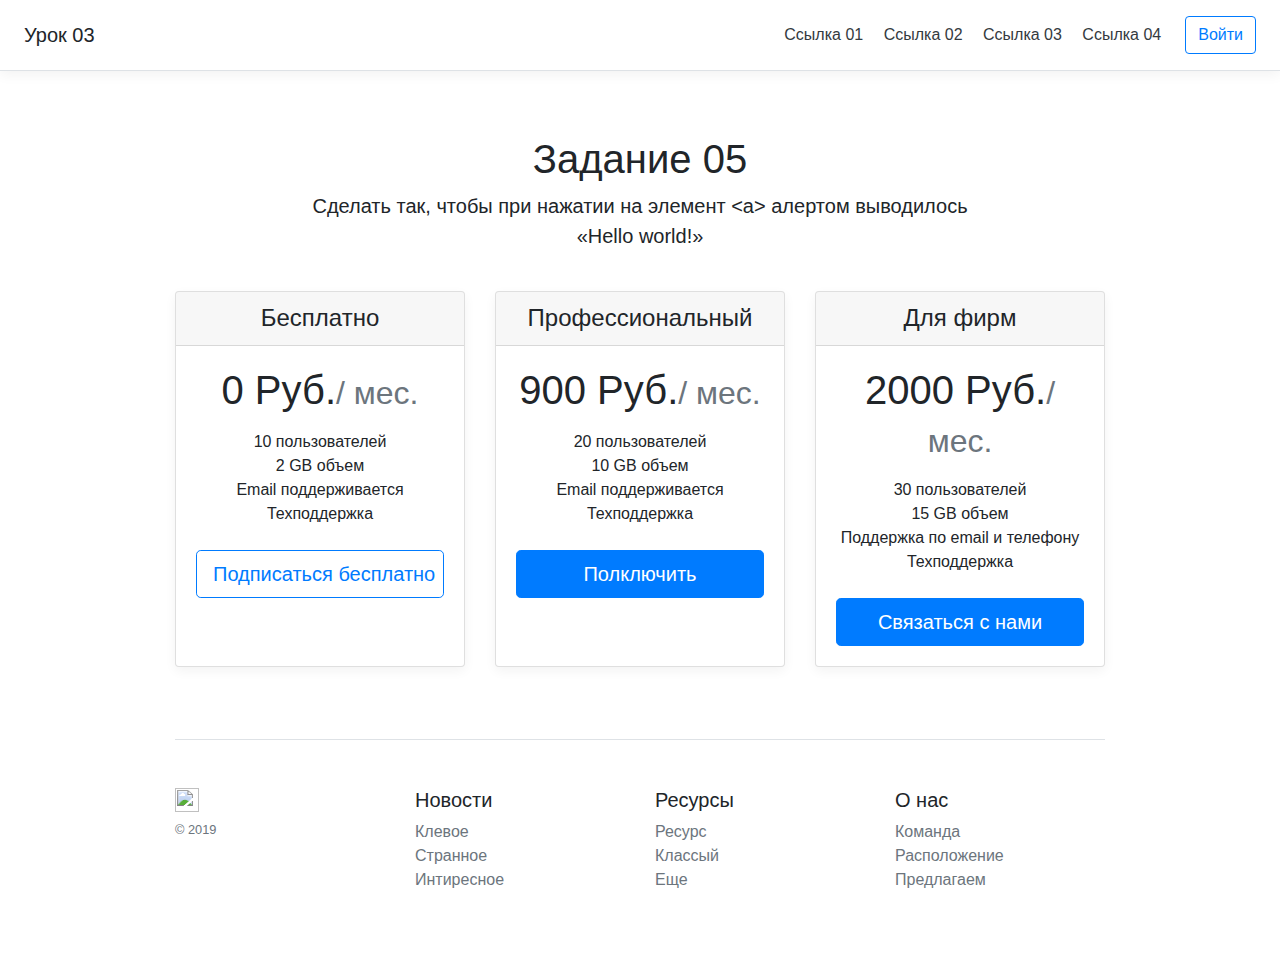
==== lesson03/unit05/index.html @ c2fde198 "Resolved unit 5." ====
<!DOCTYPE html>
<html lang="en">
  <head>
    <meta charset="UTF-8" />
    <meta
      name="viewport"
      content="width=device-width, initial-scale=1.0, shrink-to-fit=no"
    />
    <meta http-equiv="X-UA-Compatible" content="ie=edge" />
    <title>Training</title>
    <link
      rel="stylesheet"
      href="https://maxcdn.bootstrapcdn.com/bootstrap/4.0.0/css/bootstrap.min.css"
      integrity="sha384-Gn5384xqQ1aoWXA+058RXPxPg6fy4IWvTNh0E263XmFcJlSAwiGgFAW/dAiS6JXm"
      crossorigin="anonymous"
    />
    <link rel="stylesheet" href="assets/pricing.css" />
  </head>
  <body>
    <div
      class="d-flex flex-column flex-md-row align-items-center p-3 px-md-4 mb-3 bg-white border-bottom box-shadow"
    >
      <h5 class="my-0 mr-md-auto font-weight-normal">Урок 03</h5>
      <nav class="my-2 my-md-0 mr-md-3">
        <a class="p-2 text-dark" href="#">Ссылка 01</a>
        <a class="p-2 text-dark" href="#">Ссылка 02</a>
        <a class="p-2 text-dark" href="#">Ссылка 03</a>
        <a class="p-2 text-dark" href="#">Ссылка 04</a>
      </nav>
      <a class="btn btn-outline-primary" href="#">Войти</a>
    </div>

    <div class="pricing-header px-3 py-3 pt-md-5 pb-md-4 mx-auto text-center">
      <h1 class="display-5">Задание 05</h1>
      <p class="lead">
        Сделать так, чтобы при нажатии на элемент &lt;а&gt; алертом выводилось «Hello world!»
      </p>
    </div>

    <div class="container">
      <div class="card-deck mb-3 text-center">
        <div class="card mb-4 box-shadow">
          <div class="card-header">
            <h4 class="my-0 font-weight-normal">Бесплатно</h4>
          </div>
          <div class="card-body">
            <h1 class="card-title pricing-card-title">
              0 Руб.<small class="text-muted">/ мес.</small>
            </h1>
            <ul class="list-unstyled mt-3 mb-4">
              <li>10 пользователей</li>
              <li>2 GB объем</li>
              <li>Email поддерживается</li>
              <li>Техподдержка</li>
            </ul>
            <button
              type="button"
              class="btn btn-lg btn-block btn-outline-primary"
            >
              <a href="" class="bnt-singup-alert">Подписаться бесплатно</a>
            </button>
          </div>
        </div>
        <div class="card mb-4 box-shadow">
          <div class="card-header">
            <h4 class="my-0 font-weight-normal">Профессиональный</h4>
          </div>
          <div class="card-body">
            <h1 class="card-title pricing-card-title">
              900 Руб.<small class="text-muted">/ мес.</small>
            </h1>
            <ul class="list-unstyled mt-3 mb-4">
              <li>20 пользователей</li>
              <li>10 GB объем</li>
              <li>Email поддерживается</li>
              <li>Техподдержка</li>
            </ul>
            <button type="button" class="btn btn-lg btn-block btn-primary">
              Полключить
            </button>
          </div>
        </div>
        <div class="card mb-4 box-shadow">
          <div class="card-header">
            <h4 class="my-0 font-weight-normal">Для фирм</h4>
          </div>
          <div class="card-body">
            <h1 class="card-title pricing-card-title">
              2000 Руб.<small class="text-muted">/ мес.</small>
            </h1>
            <ul class="list-unstyled mt-3 mb-4">
              <li>30 пользователей</li>
              <li>15 GB объем</li>
              <li>Поддержка по email и телефону</li>
              <li>Техподдержка</li>
            </ul>
            <button type="button" class="btn btn-lg btn-block btn-primary">
              Связаться с нами
            </button>
          </div>
        </div>
      </div>

      <footer class="pt-4 my-md-5 pt-md-5 border-top">
        <div class="row">
          <div class="col-12 col-md">
            <img
              class="mb-2"
              src="https://getbootstrap.com/assets/brand/bootstrap-solid.svg"
              alt=""
              width="24"
              height="24"
            />
            <small class="d-block mb-3 text-muted">&copy; 2019</small>
          </div>
          <div class="col-6 col-md">
            <h5>Новости</h5>
            <ul class="list-unstyled text-small">
              <li><a class="text-muted" href="#">Клевое</a></li>
              <li><a class="text-muted" href="#">Странное</a></li>
              <li><a class="text-muted" href="#">Интиресное</a></li>
            </ul>
          </div>
          <div class="col-6 col-md">
            <h5>Ресурсы</h5>
            <ul class="list-unstyled text-small">
              <li><a class="text-muted" href="#">Ресурс</a></li>
              <li><a class="text-muted" href="#">Классый</a></li>
              <li><a class="text-muted" href="#">Еще</a></li>
            </ul>
          </div>
          <div class="col-6 col-md">
            <h5>О нас</h5>
            <ul class="list-unstyled text-small">
              <li><a class="text-muted" href="#">Команда</a></li>
              <li><a class="text-muted" href="#">Расположение</a></li>
              <li><a class="text-muted" href="#">Предлагаем</a></li>
            </ul>
          </div>
        </div>
      </footer>
    </div>

    <script
      src="https://code.jquery.com/jquery-3.2.1.slim.min.js"
      integrity="sha384-KJ3o2DKtIkvYIK3UENzmM7KCkRr/rE9/Qpg6aAZGJwFDMVNA/GpGFF93hXpG5KkN"
      crossorigin="anonymous"
    ></script>
    <script
      src="https://cdnjs.cloudflare.com/ajax/libs/popper.js/1.12.9/umd/popper.min.js"
      integrity="sha384-ApNbgh9B+Y1QKtv3Rn7W3mgPxhU9K/ScQsAP7hUibX39j7fakFPskvXusvfa0b4Q"
      crossorigin="anonymous"
    ></script>
    <script
      src="https://maxcdn.bootstrapcdn.com/bootstrap/4.0.0/js/bootstrap.min.js"
      integrity="sha384-JZR6Spejh4U02d8jOt6vLEHfe/JQGiRRSQQxSfFWpi1MquVdAyjUar5+76PVCmYl"
      crossorigin="anonymous"
    ></script>
    <script src="assets/index.js"></script>
  </body>
</html>
---- lesson03/unit05/assets/pricing.css ----
html {
  font-size: 14px;
}
@media (min-width: 768px) {
  html {
    font-size: 16px;
  }
}

.container {
  max-width: 960px;
}

.pricing-header {
  max-width: 700px;
}

.card-deck .card {
  min-width: 220px;
}

.border-top { border-top: 1px solid #e5e5e5; }
.border-bottom { border-bottom: 1px solid #e5e5e5; }

.box-shadow { box-shadow: 0 .25rem .75rem rgba(0, 0, 0, .05); }
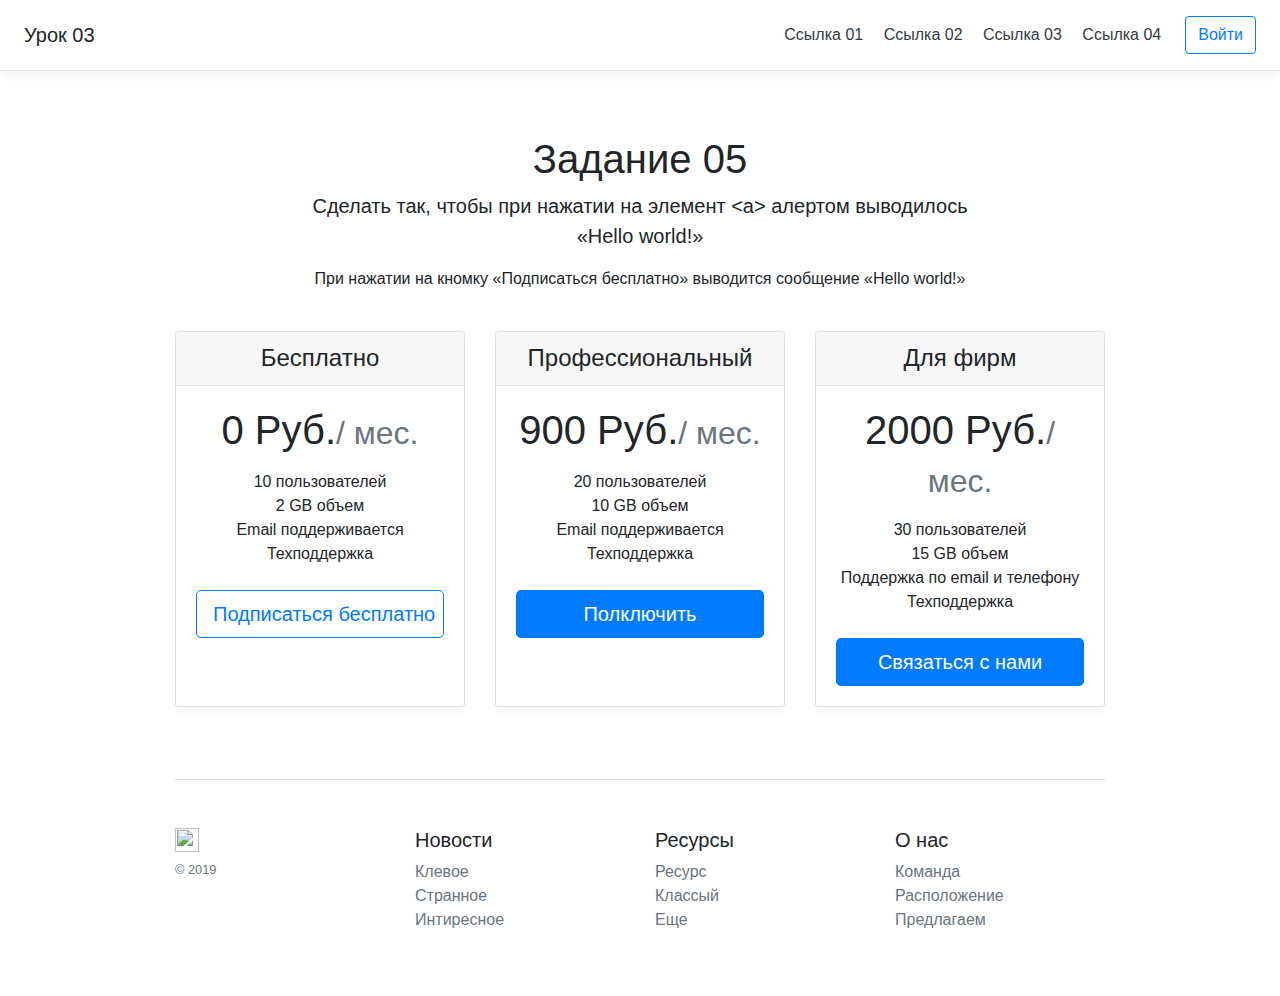
==== commit 57e37b29: "Added comment for buton." ====
--- a/lesson03/unit05/index.html
+++ b/lesson03/unit05/index.html
@@ -33,8 +33,9 @@
     <div class="pricing-header px-3 py-3 pt-md-5 pb-md-4 mx-auto text-center">
       <h1 class="display-5">Задание 05</h1>
       <p class="lead">
-        Сделать так, чтобы при нажатии на элемент &lt;а&gt; алертом выводилось «Hello world!»
+        Сделать так, чтобы при нажатии на элемент &lt;а&gt; алертом выводилось &laquo;Hello world!&raquo;
       </p>
+      <p>При нажатии на кномку &laquo;Подписаться бесплатно&raquo; выводится сообщение &laquo;Hello world!&raquo;</p>
     </div>
 
     <div class="container">
